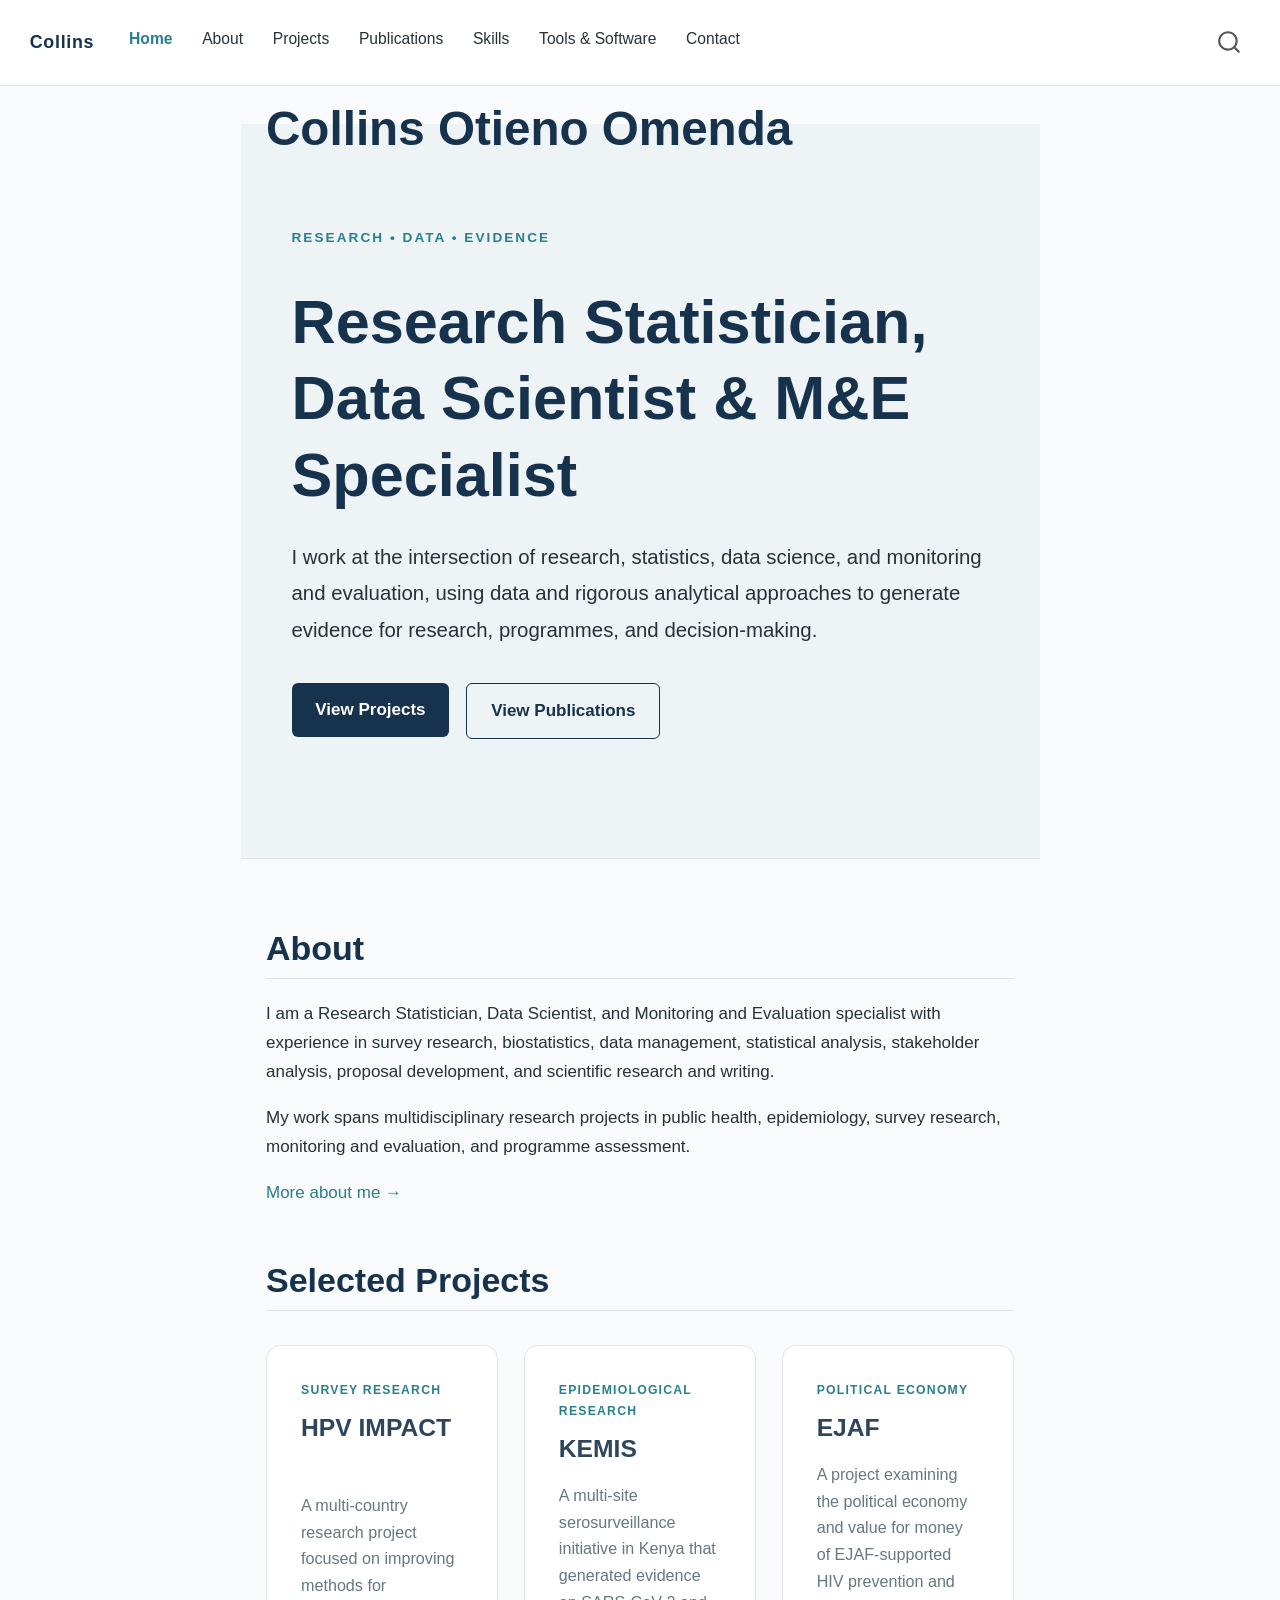
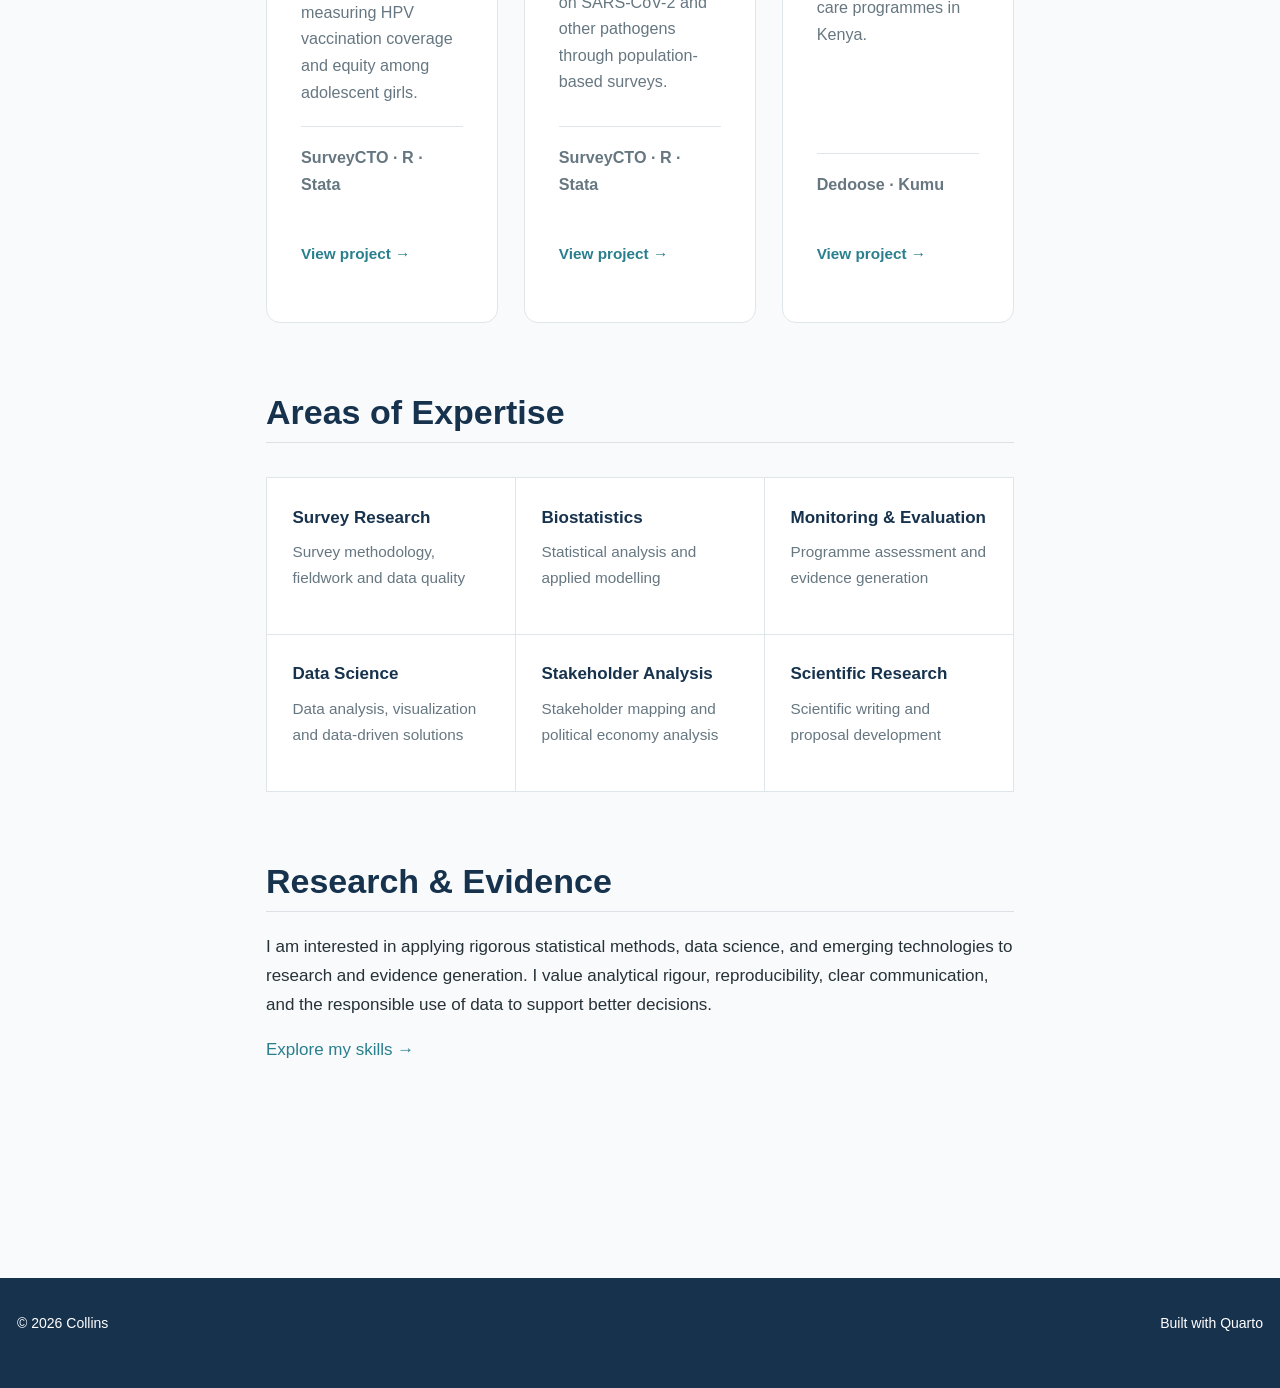
==== index.html @ d042109c "Built site for gh-pages" ====
<!DOCTYPE html>
<html xmlns="http://www.w3.org/1999/xhtml" lang="en" xml:lang="en"><head>

<meta charset="utf-8">
<meta name="generator" content="quarto-1.10.18">

<meta name="viewport" content="width=device-width, initial-scale=1.0, user-scalable=yes">


<title>Collins Otieno Omenda – Collins</title>
<style>
/* Default styles provided by pandoc.
** See https://pandoc.org/MANUAL.html#variables-for-html for config info.
*/
span.smallcaps{font-variant: small-caps;}
div.columns{display: flex; gap: 1.5em;}
div.column{flex: auto;}
@media screen {
div.columns{gap: min(4vw, 1.5em);}
div.column{overflow-x: auto;}
}
div.hanging-indent{margin-left: 1.5em; text-indent: -1.5em;}
ul.task-list{list-style: none;}
ul.task-list li input[type="checkbox"] {
  width: 0.8em;
  margin: 0 0.8em 0.2em -1em; /* quarto-specific, see https://github.com/quarto-dev/quarto-cli/issues/4556 */ 
  vertical-align: middle;
}
</style>


<script src="site_libs/quarto-nav/quarto-nav.js"></script>
<script src="site_libs/quarto-nav/headroom.min.js"></script>
<script src="site_libs/clipboard/clipboard.min.js"></script>
<script src="site_libs/quarto-search/autocomplete.umd.js"></script>
<script src="site_libs/quarto-search/fuse.min.js"></script>
<script src="site_libs/quarto-search/quarto-search.js"></script>
<meta name="quarto:offset" content="./">
<script src="site_libs/quarto-html/quarto.js" type="module"></script>
<script src="site_libs/quarto-html/tabsets/tabsets.js" type="module"></script>
<script src="site_libs/quarto-html/popper.min.js"></script>
<script src="site_libs/quarto-html/tippy.umd.min.js"></script>
<script src="site_libs/quarto-html/anchor.min.js"></script>
<link href="site_libs/quarto-html/tippy.css" rel="stylesheet">
<link href="site_libs/quarto-html/quarto-syntax-highlighting-64a204ab8560d761af7679ceaba22944.css" rel="stylesheet" id="quarto-text-highlighting-styles">
<script src="site_libs/bootstrap/bootstrap.min.js"></script>
<link href="site_libs/bootstrap/bootstrap-icons.css" rel="stylesheet">
<link href="site_libs/bootstrap/bootstrap-172ba59bd5e0b52282274ba0c0cc16fc.min.css" rel="stylesheet" append-hash="true" id="quarto-bootstrap" data-mode="light">
<script id="quarto-search-options" type="application/json">{
  "location": "navbar",
  "copy-button": false,
  "collapse-after": 3,
  "panel-placement": "end",
  "type": "overlay",
  "limit": 50,
  "keyboard-shortcut": [
    "f",
    "/",
    "s"
  ],
  "show-item-context": false,
  "language": {
    "search-no-results-text": "No results",
    "search-matching-documents-text": "matching documents",
    "search-copy-link-title": "Copy link to search",
    "search-hide-matches-text": "Hide additional matches",
    "search-more-match-text": "more match in this document",
    "search-more-matches-text": "more matches in this document",
    "search-clear-button-title": "Clear",
    "search-text-placeholder": "",
    "search-detached-cancel-button-title": "Cancel",
    "search-submit-button-title": "Submit",
    "search-label": "Search"
  }
}</script>
<style>html{ scroll-behavior: smooth; }</style>


<link rel="stylesheet" href="styles.css">
</head>

<body class="nav-fixed fullcontent quarto-light">

<div id="quarto-search-results"></div>
  <header id="quarto-header" class="headroom fixed-top">
    <nav class="navbar navbar-expand-lg " data-bs-theme="dark">
      <div class="navbar-container container-fluid">
      <div class="navbar-brand-container mx-auto">
    <a class="navbar-brand" href="./index.html">
    <span class="navbar-title">Collins</span>
    </a>
  </div>
            <div id="quarto-search" class="" title="Search"></div>
          <button class="navbar-toggler" type="button" data-bs-toggle="collapse" data-bs-target="#navbarCollapse" aria-controls="navbarCollapse" role="menu" aria-expanded="false" aria-label="Toggle navigation" onclick="if (window.quartoToggleHeadroom) { window.quartoToggleHeadroom(); }">
  <span class="navbar-toggler-icon"></span>
</button>
          <div class="collapse navbar-collapse" id="navbarCollapse">
            <ul class="navbar-nav navbar-nav-scroll me-auto">
  <li class="nav-item">
    <a class="nav-link active" href="./index.html" aria-current="page"> 
<span class="menu-text">Home</span></a>
  </li>  
  <li class="nav-item">
    <a class="nav-link" href="./about.html"> 
<span class="menu-text">About</span></a>
  </li>  
  <li class="nav-item">
    <a class="nav-link" href="./projects.html"> 
<span class="menu-text">Projects</span></a>
  </li>  
  <li class="nav-item">
    <a class="nav-link" href="./publications.html"> 
<span class="menu-text">Publications</span></a>
  </li>  
  <li class="nav-item">
    <a class="nav-link" href="./skills.html"> 
<span class="menu-text">Skills</span></a>
  </li>  
  <li class="nav-item">
    <a class="nav-link" href="./tools.html"> 
<span class="menu-text">Tools &amp; Software</span></a>
  </li>  
  <li class="nav-item">
    <a class="nav-link" href="./contact.html"> 
<span class="menu-text">Contact</span></a>
  </li>  
</ul>
          </div> <!-- /navcollapse -->
            <div class="quarto-navbar-tools">
</div>
      </div> <!-- /container-fluid -->
    </nav>
</header>
<!-- content -->
<div id="quarto-content" class="quarto-container page-columns page-rows-contents page-layout-article page-navbar">
<!-- sidebar -->
<!-- margin-sidebar -->
    
<!-- main -->
<main class="content" id="quarto-document-content">

<header id="title-block-header" class="quarto-title-block default">
<div class="quarto-title">
<h1 class="title">Collins Otieno Omenda</h1>
</div>



<div class="quarto-title-meta">

    
  
    
  </div>
  


</header>


<div class="hero">
<div class="hero-content">
<div class="hero-eyebrow">
<p>RESEARCH • DATA • EVIDENCE</p>
</div>
<section id="research-statistician-data-scientist-me-specialist" class="level1">
<h1>Research Statistician, Data Scientist &amp; M&amp;E Specialist</h1>
<p class="hero-description">
I work at the intersection of research, statistics, data science, and monitoring and evaluation, using data and rigorous analytical approaches to generate evidence for research, programmes, and decision-making.
</p>
<div class="hero-buttons">
<p><a href="./projects.html" class="btn-primary">View Projects</a></p>
<p><a href="./publications.html" class="btn-secondary">View Publications</a></p>
</div>
</section>
</div>
</div>
<section id="about" class="level2">
<h2 class="anchored" data-anchor-id="about">About</h2>
<p>I am a Research Statistician, Data Scientist, and Monitoring and Evaluation specialist with experience in survey research, biostatistics, data management, statistical analysis, stakeholder analysis, proposal development, and scientific research and writing.</p>
<p>My work spans multidisciplinary research projects in public health, epidemiology, survey research, monitoring and evaluation, and programme assessment.</p>
<p><a href="./about.html">More about me →</a></p>
</section>
<section id="selected-projects" class="level2">
<h2 class="anchored" data-anchor-id="selected-projects">Selected Projects</h2>
<div class="project-grid">
<div class="project-card">
<div class="project-label">
SURVEY RESEARCH
</div>
<h3 class="anchored">
HPV IMPACT
</h3>
<p>
A multi-country research project focused on improving methods for measuring HPV vaccination coverage and equity among adolescent girls.
</p>
<div class="project-tools">
<p>SurveyCTO · R · Stata</p>
</div>
<p><a href="./projects.html">View project →</a></p>
</div>
<div class="project-card">
<div class="project-label">
EPIDEMIOLOGICAL RESEARCH
</div>
<h3 class="anchored">
KEMIS
</h3>
<p>
A multi-site serosurveillance initiative in Kenya that generated evidence on SARS-CoV-2 and other pathogens through population-based surveys.
</p>
<div class="project-tools">
<p>SurveyCTO · R · Stata</p>
</div>
<p><a href="./projects.html">View project →</a></p>
</div>
<div class="project-card">
<div class="project-label">
POLITICAL ECONOMY
</div>
<h3 class="anchored">
EJAF
</h3>
<p>
A project examining the political economy and value for money of EJAF-supported HIV prevention and care programmes in Kenya.
</p>
<div class="project-tools">
<p>Dedoose · Kumu</p>
</div>
<p><a href="./projects.html">View project →</a></p>
</div>
</div>
</section>
<section id="areas-of-expertise" class="level2">
<h2 class="anchored" data-anchor-id="areas-of-expertise">Areas of Expertise</h2>
<div class="expertise-grid">
<div>
<p><strong>Survey Research</strong> <span>Survey methodology, fieldwork and data quality</span></p>
</div>
<div>
<p><strong>Biostatistics</strong> <span>Statistical analysis and applied modelling</span></p>
</div>
<div>
<p><strong>Monitoring &amp; Evaluation</strong> <span>Programme assessment and evidence generation</span></p>
</div>
<div>
<p><strong>Data Science</strong> <span>Data analysis, visualization and data-driven solutions</span></p>
</div>
<div>
<p><strong>Stakeholder Analysis</strong> <span>Stakeholder mapping and political economy analysis</span></p>
</div>
<div>
<p><strong>Scientific Research</strong> <span>Scientific writing and proposal development</span></p>
</div>
</div>
</section>
<section id="research-evidence" class="level2">
<h2 class="anchored" data-anchor-id="research-evidence">Research &amp; Evidence</h2>
<p>I am interested in applying rigorous statistical methods, data science, and emerging technologies to research and evidence generation. I value analytical rigour, reproducibility, clear communication, and the responsible use of data to support better decisions.</p>
<p><a href="./skills.html">Explore my skills →</a></p>


</section>

</main> <!-- /main -->
<script id="quarto-html-after-body" type="application/javascript">
  window.document.addEventListener("DOMContentLoaded", function (event) {
    const icon = "";
    const anchorJS = new window.AnchorJS();
    anchorJS.options = {
      placement: 'right',
      icon: icon
    };
    anchorJS.add('.anchored');
    const isCodeAnnotation = (el) => {
      for (const clz of el.classList) {
        if (clz.startsWith('code-annotation-')) {                     
          return true;
        }
      }
      return false;
    }
    const onCopySuccess = function(e) {
      // button target
      const button = e.trigger;
      // don't keep focus
      button.blur();
      // flash "checked"
      button.classList.add('code-copy-button-checked');
      var currentTitle = button.getAttribute("title");
      button.setAttribute("title", "Copied!");
      let tooltip;
      if (window.bootstrap) {
        button.setAttribute("data-bs-toggle", "tooltip");
        button.setAttribute("data-bs-placement", "left");
        button.setAttribute("data-bs-title", "Copied!");
        tooltip = new bootstrap.Tooltip(button, 
          { trigger: "manual", 
            customClass: "code-copy-button-tooltip",
            offset: [0, -8]});
        tooltip.show();    
      }
      setTimeout(function() {
        if (tooltip) {
          tooltip.hide();
          button.removeAttribute("data-bs-title");
          button.removeAttribute("data-bs-toggle");
          button.removeAttribute("data-bs-placement");
        }
        button.setAttribute("title", currentTitle);
        button.classList.remove('code-copy-button-checked');
      }, 1000);
      // clear code selection
      e.clearSelection();
    }
    const getTextToCopy = function(trigger) {
      const outerScaffold = trigger.parentElement.cloneNode(true);
      const codeEl = outerScaffold.querySelector('code');
      for (const childEl of codeEl.children) {
        if (isCodeAnnotation(childEl)) {
          childEl.remove();
        }
      }
      return codeEl.innerText;
    }
    const clipboard = new window.ClipboardJS('.code-copy-button:not([data-in-quarto-modal])', {
      text: getTextToCopy
    });
    clipboard.on('success', onCopySuccess);
    if (window.document.getElementById('quarto-embedded-source-code-modal')) {
      const clipboardModal = new window.ClipboardJS('.code-copy-button[data-in-quarto-modal]', {
        text: getTextToCopy,
        container: window.document.getElementById('quarto-embedded-source-code-modal')
      });
      clipboardModal.on('success', onCopySuccess);
    }
      var localhostRegex = new RegExp(/^(?:http|https):\/\/localhost\:?[0-9]*\//);
      var mailtoRegex = new RegExp(/^mailto:/);
        var filterRegex = new RegExp('/' + window.location.host + '/');
      var isInternal = (href) => {
          return filterRegex.test(href) || localhostRegex.test(href) || mailtoRegex.test(href);
      }
      // Inspect non-navigation links and adorn them if external
     var links = window.document.querySelectorAll('a[href]:not(.nav-link):not(.navbar-brand):not(.toc-action):not(.sidebar-link):not(.sidebar-item-toggle):not(.pagination-link):not(.no-external):not([aria-hidden]):not(.dropdown-item):not(.quarto-navigation-tool):not(.about-link)');
      for (var i=0; i<links.length; i++) {
        const link = links[i];
        if (!isInternal(link.href)) {
          // undo the damage that might have been done by quarto-nav.js in the case of
          // links that we want to consider external
          if (link.dataset.originalHref !== undefined) {
            link.href = link.dataset.originalHref;
          }
        }
      }
    function tippyHover(el, contentFn, onTriggerFn, onUntriggerFn) {
      const config = {
        allowHTML: true,
        maxWidth: 500,
        delay: 100,
        arrow: false,
        appendTo: function(el) {
            return el.parentElement;
        },
        interactive: true,
        interactiveBorder: 10,
        theme: 'quarto',
        placement: 'bottom-start',
      };
      if (contentFn) {
        config.content = contentFn;
      }
      if (onTriggerFn) {
        config.onTrigger = onTriggerFn;
      }
      if (onUntriggerFn) {
        config.onUntrigger = onUntriggerFn;
      }
      window.tippy(el, config); 
    }
    const noterefs = window.document.querySelectorAll('a[role="doc-noteref"]');
    for (var i=0; i<noterefs.length; i++) {
      const ref = noterefs[i];
      tippyHover(ref, function() {
        // use id or data attribute instead here
        let href = ref.getAttribute('data-footnote-href') || ref.getAttribute('href');
        try { href = new URL(href).hash; } catch {}
        const id = href.replace(/^#\/?/, "");
        const note = window.document.getElementById(id);
        if (note) {
          return note.innerHTML;
        } else {
          return "";
        }
      });
    }
    const xrefs = window.document.querySelectorAll('a.quarto-xref');
    const processXRef = (id, note) => {
      // Strip column container classes
      const stripColumnClz = (el) => {
        el.classList.remove("page-full", "page-columns");
        if (el.children) {
          for (const child of el.children) {
            stripColumnClz(child);
          }
        }
      }
      stripColumnClz(note)
      if (id === null || id.startsWith('sec-')) {
        // Special case sections, only their first couple elements
        const container = document.createElement("div");
        if (note.children && note.children.length > 2) {
          container.appendChild(note.children[0].cloneNode(true));
          for (let i = 1; i < note.children.length; i++) {
            const child = note.children[i];
            if (child.tagName === "P" && child.innerText === "") {
              continue;
            } else {
              container.appendChild(child.cloneNode(true));
              break;
            }
          }
          if (window.Quarto?.typesetMath) {
            window.Quarto.typesetMath(container);
          }
          return container.innerHTML
        } else {
          if (window.Quarto?.typesetMath) {
            window.Quarto.typesetMath(note);
          }
          return note.innerHTML;
        }
      } else {
        // Remove any anchor links if they are present
        const anchorLink = note.querySelector('a.anchorjs-link');
        if (anchorLink) {
          anchorLink.remove();
        }
        if (window.Quarto?.typesetMath) {
          window.Quarto.typesetMath(note);
        }
        if (note.classList.contains("callout")) {
          return note.outerHTML;
        } else {
          return note.innerHTML;
        }
      }
    }
    for (var i=0; i<xrefs.length; i++) {
      const xref = xrefs[i];
      tippyHover(xref, undefined, function(instance) {
        instance.disable();
        let url = xref.getAttribute('href');
        let hash = undefined; 
        if (url.startsWith('#')) {
          hash = url;
        } else {
          try { hash = new URL(url).hash; } catch {}
        }
        if (hash) {
          const id = hash.replace(/^#\/?/, "");
          const note = window.document.getElementById(id);
          if (note !== null) {
            try {
              const html = processXRef(id, note.cloneNode(true));
              instance.setContent(html);
            } finally {
              instance.enable();
              instance.show();
            }
          } else {
            // See if we can fetch this
            fetch(url.split('#')[0])
            .then(res => res.text())
            .then(html => {
              const parser = new DOMParser();
              const htmlDoc = parser.parseFromString(html, "text/html");
              const note = htmlDoc.getElementById(id);
              if (note !== null) {
                const html = processXRef(id, note);
                instance.setContent(html);
              } 
            }).finally(() => {
              instance.enable();
              instance.show();
            });
          }
        } else {
          // See if we can fetch a full url (with no hash to target)
          // This is a special case and we should probably do some content thinning / targeting
          fetch(url)
          .then(res => res.text())
          .then(html => {
            const parser = new DOMParser();
            const htmlDoc = parser.parseFromString(html, "text/html");
            const note = htmlDoc.querySelector('main.content');
            if (note !== null) {
              // This should only happen for chapter cross references
              // (since there is no id in the URL)
              // remove the first header
              if (note.children.length > 0 && note.children[0].tagName === "HEADER") {
                note.children[0].remove();
              }
              const html = processXRef(null, note);
              instance.setContent(html);
            } 
          }).finally(() => {
            instance.enable();
            instance.show();
          });
        }
      }, function(instance) {
      });
    }
        let selectedAnnoteEl;
        const selectorForAnnotation = ( cell, annotation) => {
          let cellAttr = 'data-code-cell="' + cell + '"';
          let lineAttr = 'data-code-annotation="' +  annotation + '"';
          const selector = 'span[' + cellAttr + '][' + lineAttr + ']';
          return selector;
        }
        const selectCodeLines = (annoteEl) => {
          const doc = window.document;
          const targetCell = annoteEl.getAttribute("data-target-cell");
          const targetAnnotation = annoteEl.getAttribute("data-target-annotation");
          const annoteSpan = window.document.querySelector(selectorForAnnotation(targetCell, targetAnnotation));
          const lines = annoteSpan.getAttribute("data-code-lines").split(",");
          const lineIds = lines.map((line) => {
            return targetCell + "-" + line;
          })
          let top = null;
          let height = null;
          let parent = null;
          if (lineIds.length > 0) {
              //compute the position of the single el (top and bottom and make a div)
              const el = window.document.getElementById(lineIds[0]);
              top = el.offsetTop;
              height = el.offsetHeight;
              parent = el.parentElement.parentElement;
            if (lineIds.length > 1) {
              const lastEl = window.document.getElementById(lineIds[lineIds.length - 1]);
              const bottom = lastEl.offsetTop + lastEl.offsetHeight;
              height = bottom - top;
            }
            if (top !== null && height !== null && parent !== null) {
              // cook up a div (if necessary) and position it 
              let div = window.document.getElementById("code-annotation-line-highlight");
              if (div === null) {
                div = window.document.createElement("div");
                div.setAttribute("id", "code-annotation-line-highlight");
                div.style.position = 'absolute';
                parent.appendChild(div);
              }
              div.style.top = top - 2 + "px";
              div.style.height = height + 4 + "px";
              div.style.left = 0;
              let gutterDiv = window.document.getElementById("code-annotation-line-highlight-gutter");
              if (gutterDiv === null) {
                gutterDiv = window.document.createElement("div");
                gutterDiv.setAttribute("id", "code-annotation-line-highlight-gutter");
                gutterDiv.style.position = 'absolute';
                const codeCell = window.document.getElementById(targetCell);
                const gutter = codeCell.querySelector('.code-annotation-gutter');
                gutter.appendChild(gutterDiv);
              }
              gutterDiv.style.top = top - 2 + "px";
              gutterDiv.style.height = height + 4 + "px";
            }
            selectedAnnoteEl = annoteEl;
          }
        };
        const unselectCodeLines = () => {
          const elementsIds = ["code-annotation-line-highlight", "code-annotation-line-highlight-gutter"];
          elementsIds.forEach((elId) => {
            const div = window.document.getElementById(elId);
            if (div) {
              div.remove();
            }
          });
          selectedAnnoteEl = undefined;
        };
          // Handle positioning of the toggle
      window.addEventListener(
        "resize",
        throttle(() => {
          elRect = undefined;
          if (selectedAnnoteEl) {
            selectCodeLines(selectedAnnoteEl);
          }
        }, 10)
      );
      function throttle(fn, ms) {
      let throttle = false;
      let timer;
        return (...args) => {
          if(!throttle) { // first call gets through
              fn.apply(this, args);
              throttle = true;
          } else { // all the others get throttled
              if(timer) clearTimeout(timer); // cancel #2
              timer = setTimeout(() => {
                fn.apply(this, args);
                timer = throttle = false;
              }, ms);
          }
        };
      }
        // Attach click handler to the DT
        const annoteDls = window.document.querySelectorAll('dt[data-target-cell]');
        for (const annoteDlNode of annoteDls) {
          annoteDlNode.addEventListener('click', (event) => {
            const clickedEl = event.target;
            if (clickedEl !== selectedAnnoteEl) {
              unselectCodeLines();
              const activeEl = window.document.querySelector('dt[data-target-cell].code-annotation-active');
              if (activeEl) {
                activeEl.classList.remove('code-annotation-active');
              }
              selectCodeLines(clickedEl);
              clickedEl.classList.add('code-annotation-active');
            } else {
              // Unselect the line
              unselectCodeLines();
              clickedEl.classList.remove('code-annotation-active');
            }
          });
        }
    const findCites = (el) => {
      const parentEl = el.parentElement;
      if (parentEl) {
        const cites = parentEl.dataset.cites;
        if (cites) {
          return {
            el,
            cites: cites.split(' ')
          };
        } else {
          return findCites(el.parentElement)
        }
      } else {
        return undefined;
      }
    };
    var bibliorefs = window.document.querySelectorAll('a[role="doc-biblioref"]');
    for (var i=0; i<bibliorefs.length; i++) {
      const ref = bibliorefs[i];
      const citeInfo = findCites(ref);
      if (citeInfo) {
        tippyHover(citeInfo.el, function() {
          var popup = window.document.createElement('div');
          citeInfo.cites.forEach(function(cite) {
            var citeDiv = window.document.createElement('div');
            citeDiv.classList.add('hanging-indent');
            citeDiv.classList.add('csl-entry');
            var biblioDiv = window.document.getElementById('ref-' + cite);
            if (biblioDiv) {
              citeDiv.innerHTML = biblioDiv.innerHTML;
            }
            popup.appendChild(citeDiv);
          });
          return popup.innerHTML;
        });
      }
    }
  });
  </script>
</div> <!-- /content -->
<footer class="footer">
  <div class="nav-footer">
    <div class="nav-footer-left">
<p>© 2026 Collins</p>
</div>   
    <div class="nav-footer-center">
      &nbsp;
    </div>
    <div class="nav-footer-right">
<p>Built with Quarto</p>
</div>
  </div>
</footer>




<script src="site_libs/quarto-html/zenscroll-min.js"></script>
</body></html>
---- site_libs/quarto-html/tippy.css ----
.tippy-box[data-animation=fade][data-state=hidden]{opacity:0}[data-tippy-root]{max-width:calc(100vw - 10px)}.tippy-box{position:relative;background-color:#333;color:#fff;border-radius:4px;font-size:14px;line-height:1.4;white-space:normal;outline:0;transition-property:transform,visibility,opacity}.tippy-box[data-placement^=top]>.tippy-arrow{bottom:0}.tippy-box[data-placement^=top]>.tippy-arrow:before{bottom:-7px;left:0;border-width:8px 8px 0;border-top-color:initial;transform-origin:center top}.tippy-box[data-placement^=bottom]>.tippy-arrow{top:0}.tippy-box[data-placement^=bottom]>.tippy-arrow:before{top:-7px;left:0;border-width:0 8px 8px;border-bottom-color:initial;transform-origin:center bottom}.tippy-box[data-placement^=left]>.tippy-arrow{right:0}.tippy-box[data-placement^=left]>.tippy-arrow:before{border-width:8px 0 8px 8px;border-left-color:initial;right:-7px;transform-origin:center left}.tippy-box[data-placement^=right]>.tippy-arrow{left:0}.tippy-box[data-placement^=right]>.tippy-arrow:before{left:-7px;border-width:8px 8px 8px 0;border-right-color:initial;transform-origin:center right}.tippy-box[data-inertia][data-state=visible]{transition-timing-function:cubic-bezier(.54,1.5,.38,1.11)}.tippy-arrow{width:16px;height:16px;color:#333}.tippy-arrow:before{content:"";position:absolute;border-color:transparent;border-style:solid}.tippy-content{position:relative;padding:5px 9px;z-index:1}
---- site_libs/quarto-html/quarto-syntax-highlighting-64a204ab8560d761af7679ceaba22944.css ----
/* quarto syntax highlight colors */
:root {
  --quarto-hl-ot-color: #003B4F;
  --quarto-hl-at-color: #657422;
  --quarto-hl-ss-color: #20794D;
  --quarto-hl-an-color: #5E5E5E;
  --quarto-hl-fu-color: #4758AB;
  --quarto-hl-st-color: #20794D;
  --quarto-hl-cf-color: #003B4F;
  --quarto-hl-op-color: #5E5E5E;
  --quarto-hl-er-color: #AD0000;
  --quarto-hl-bn-color: #AD0000;
  --quarto-hl-al-color: #AD0000;
  --quarto-hl-va-color: #111111;
  --quarto-hl-bu-color: inherit;
  --quarto-hl-ex-color: inherit;
  --quarto-hl-pp-color: #AD0000;
  --quarto-hl-in-color: #5E5E5E;
  --quarto-hl-vs-color: #20794D;
  --quarto-hl-wa-color: #5E5E5E;
  --quarto-hl-do-color: #5E5E5E;
  --quarto-hl-im-color: #00769E;
  --quarto-hl-ch-color: #20794D;
  --quarto-hl-dt-color: #AD0000;
  --quarto-hl-fl-color: #AD0000;
  --quarto-hl-co-color: #5E5E5E;
  --quarto-hl-cv-color: #5E5E5E;
  --quarto-hl-cn-color: #8f5902;
  --quarto-hl-sc-color: #5E5E5E;
  --quarto-hl-dv-color: #AD0000;
  --quarto-hl-kw-color: #003B4F;
}

/* other quarto variables */
:root {
  --quarto-font-monospace: SFMono-Regular, Menlo, Monaco, Consolas, "Liberation Mono", "Courier New", monospace;
}

/* syntax highlight based on Pandoc's rules */
pre > code.sourceCode > span {
  color: #003B4F;
}

code.sourceCode > span {
  color: #003B4F;
}

div.sourceCode,
div.sourceCode pre.sourceCode {
  color: #003B4F;
}

/* Normal */
code span {
  color: #003B4F;
}

/* Alert */
code span.al {
  color: #AD0000;
  font-style: inherit;
}

/* Annotation */
code span.an {
  color: #5E5E5E;
  font-style: inherit;
}

/* Attribute */
code span.at {
  color: #657422;
  font-style: inherit;
}

/* BaseN */
code span.bn {
  color: #AD0000;
  font-style: inherit;
}

/* BuiltIn */
code span.bu {
  font-style: inherit;
}

/* ControlFlow */
code span.cf {
  color: #003B4F;
  font-weight: bold;
  font-style: inherit;
}

/* Char */
code span.ch {
  color: #20794D;
  font-style: inherit;
}

/* Constant */
code span.cn {
  color: #8f5902;
  font-style: inherit;
}

/* Comment */
code span.co {
  color: #5E5E5E;
  font-style: inherit;
}

/* CommentVar */
code span.cv {
  color: #5E5E5E;
  font-style: italic;
}

/* Documentation */
code span.do {
  color: #5E5E5E;
  font-style: italic;
}

/* DataType */
code span.dt {
  color: #AD0000;
  font-style: inherit;
}

/* DecVal */
code span.dv {
  color: #AD0000;
  font-style: inherit;
}

/* Error */
code span.er {
  color: #AD0000;
  font-style: inherit;
}

/* Extension */
code span.ex {
  font-style: inherit;
}

/* Float */
code span.fl {
  color: #AD0000;
  font-style: inherit;
}

/* Function */
code span.fu {
  color: #4758AB;
  font-style: inherit;
}

/* Import */
code span.im {
  color: #00769E;
  font-style: inherit;
}

/* Information */
code span.in {
  color: #5E5E5E;
  font-style: inherit;
}

/* Keyword */
code span.kw {
  color: #003B4F;
  font-weight: bold;
  font-style: inherit;
}

/* Operator */
code span.op {
  color: #5E5E5E;
  font-style: inherit;
}

/* Other */
code span.ot {
  color: #003B4F;
  font-style: inherit;
}

/* Preprocessor */
code span.pp {
  color: #AD0000;
  font-style: inherit;
}

/* SpecialChar */
code span.sc {
  color: #5E5E5E;
  font-style: inherit;
}

/* SpecialString */
code span.ss {
  color: #20794D;
  font-style: inherit;
}

/* String */
code span.st {
  color: #20794D;
  font-style: inherit;
}

/* Variable */
code span.va {
  color: #111111;
  font-style: inherit;
}

/* VerbatimString */
code span.vs {
  color: #20794D;
  font-style: inherit;
}

/* Warning */
code span.wa {
  color: #5E5E5E;
  font-style: italic;
}

.prevent-inlining {
  content: "</";
}

/*# sourceMappingURL=9d8d5bb603a83b8298b89080a598c93b.css.map */
---- styles.css ----
/* =========================================================
   Collins Portfolio — Global Styles
   ========================================================= */

/* ---------- Color Palette ---------- */

:root {
  --primary: #17324d;
  --primary-light: #2d5875;
  --accent: #2a7f8e;
  --text: #263238;
  --muted: #667781;
  --background: #f8fafb;
  --surface: #ffffff;
  --border: #dfe6ea;
}


/* ---------- Base Page ---------- */

body {
  font-family: "Segoe UI", Arial, sans-serif;
  color: var(--text);
  background-color: var(--background);
  line-height: 1.7;
}


/* ---------- Navigation ---------- */
/* ---------- Navigation ---------- */

.navbar {
    background-color: var(--surface);
    border-bottom: 1px solid var(--border);
    padding: 0.9rem 1rem;
  }
  
  .navbar-brand {
    color: var(--primary) !important;
    font-size: 1.05rem;
    font-weight: 700;
    letter-spacing: 0.04em;
  }
  
  .navbar-nav .nav-link {
    color: var(--text) !important;
    font-size: 0.92rem;
    font-weight: 500;
    margin-left: 0.35rem;
    padding: 0.55rem 0.7rem !important;
    border-radius: 5px;
  }
  
  .navbar-nav .nav-link:hover {
    color: var(--accent) !important;
    background-color: #f1f6f7;
  }
  
  .navbar-nav .nav-link.active {
    color: var(--accent) !important;
    font-weight: 600;
  }


/* ---------- Headings ---------- */

h1,
h2,
h3,
h4 {
  color: var(--primary);
  font-weight: 700;
  line-height: 1.25;
}

h1 {
  font-size: 2.8rem;
  margin-bottom: 1.25rem;
}

h2 {
  font-size: 2rem;
  margin-top: 3rem;
  margin-bottom: 1.25rem;
}

h3 {
  font-size: 1.35rem;
  margin-top: 2rem;
}


/* ---------- Links ---------- */

a {
  color: var(--accent);
  text-decoration: none;
}

a:hover {
  color: var(--primary-light);
  text-decoration: underline;
}


/* ---------- Main Content ---------- */

main {
  max-width: 1100px;
  margin: 0 auto;
  padding: 3rem 1.5rem 5rem;
}


/* ---------- Lists ---------- */

ul {
  padding-left: 1.25rem;
}

li {
  margin-bottom: 0.45rem;
}


/* ---------- Horizontal Rules ---------- */

hr {
  border: 0;
  border-top: 1px solid var(--border);
  margin: 3rem 0;
}


/* ---------- Code / Technical Elements ---------- */

code {
  color: var(--primary);
  background-color: #eef3f5;
  padding: 0.15rem 0.35rem;
  border-radius: 4px;
}


/* ---------- Footer ---------- */
/* ---------- Footer ---------- */

.nav-footer {
    background-color: var(--primary);
    color: #ffffff;
    border-top: none;
    padding: 2rem 1.5rem;
    margin-top: 3rem;
  }
  
  .nav-footer a {
    color: #ffffff;
  }
  
  .nav-footer a:hover {
    color: #c9e5e8;
  }

/* ---------- Responsive Design ---------- */

@media (max-width: 768px) {

  main {
    padding: 2rem 1rem 4rem;
  }

  h1 {
    font-size: 2.2rem;
  }

  h2 {
    font-size: 1.7rem;
  }

  .navbar-nav .nav-link {
    margin-left: 0;
  }

}


/* =========================================================
   Homepage
   ========================================================= */

/* ---------- Hero ---------- */

.hero {
    background-color: #eef4f6;
    color: var(--text);
    margin: -3rem -1.5rem 4rem;
    padding: 6rem 3rem;
    border-bottom: 1px solid var(--border);
  }
  
  .hero-content {
    max-width: 850px;
    margin: 0 auto;
  }
  
  .hero-eyebrow {
    color: var(--accent);
    font-size: 0.8rem;
    font-weight: 700;
    letter-spacing: 0.15em;
    margin-bottom: 1.25rem;
  }
  
  .hero h1 {
    color: var(--primary) !important;
    font-size: 3.6rem;
    max-width: 850px;
    margin-bottom: 1.5rem;
  }
  
  .hero-description {
    color: var(--text);
    font-size: 1.2rem;
    line-height: 1.8;
    max-width: 720px;
  }
  
  .hero-buttons {
    display: flex;
    gap: 1rem;
    margin-top: 2rem;
    flex-wrap: wrap;
  }
  
  .btn-primary,
  .btn-secondary {
    display: inline-block;
    padding: 0.75rem 1.4rem;
    border-radius: 6px;
    font-weight: 600;
    text-decoration: none !important;
  }
  
  .btn-primary {
    background: var(--primary);
    color: #ffffff !important;
  }
  
  .btn-secondary {
    border: 1px solid var(--primary);
    color: var(--primary) !important;
    background: transparent;
  }
  
  .btn-primary:hover,
  .btn-secondary:hover {
    transform: translateY(-1px);
  }
  
  /* ---------- Project Cards ---------- */
  /* ---------- Project Cards ---------- */

.project-grid {
    display: grid;
    grid-template-columns: repeat(3, 1fr);
    gap: 1.5rem;
    margin: 2rem 0 4rem;
  }
  
  .project-card {
    background: var(--surface);
    border: 1px solid var(--border);
    border-radius: 14px;
    padding: 2rem;
    display: flex;
    flex-direction: column;
    min-height: 330px;
    transition: transform 0.2s ease, box-shadow 0.2s ease;
  }
  
  .project-card:hover {
    transform: translateY(-5px);
    box-shadow: 0 12px 30px rgba(23, 50, 77, 0.10);
  }
  
  .project-label {
    color: var(--accent);
    font-size: 0.72rem;
    font-weight: 700;
    letter-spacing: 0.1em;
    text-transform: uppercase;
    margin-bottom: 0.75rem;
  }
  
  .project-card h3 {
    color: var(--primary);
    font-size: 1.45rem;
    margin: 0 0 1rem;
  }
  
  .project-card p {
    color: var(--muted);
    font-size: 0.95rem;
    line-height: 1.65;
    margin-bottom: 1.25rem;
  }
  
  .project-tools {
    color: var(--text);
    font-size: 0.82rem;
    font-weight: 600;
    margin-top: auto;
    margin-bottom: 1.25rem;
    padding-top: 1rem;
    border-top: 1px solid var(--border);
  }
  
  .project-card a {
    color: var(--accent);
    font-weight: 600;
    font-size: 0.9rem;
  }
  
  .project-card a:hover {
    color: var(--primary);
  }
  
  /* ---------- Expertise ---------- */
  
  .expertise-grid {
    display: grid;
    grid-template-columns: repeat(3, 1fr);
    gap: 1px;
    background: var(--border);
    border: 1px solid var(--border);
    margin: 2rem 0 4rem;
  }
  
  .expertise-grid > div {
    background: var(--surface);
    padding: 1.5rem;
  }
  
  .expertise-grid strong {
    display: block;
    color: var(--primary);
    margin-bottom: 0.4rem;
  }
  
  .expertise-grid span {
    display: block;
    color: var(--muted);
    font-size: 0.9rem;
  }
  
  
  /* ---------- Mobile Homepage ---------- */
  
  @media (max-width: 900px) {
  
    .hero {
      margin-left: -1rem;
      margin-right: -1rem;
      padding: 4rem 1.5rem;
    }
  
    .hero h1 {
      font-size: 2.7rem;
    }
  
    .project-grid {
      grid-template-columns: 1fr;
    }
  
    .expertise-grid {
      grid-template-columns: 1fr;
    }
  
  }


  /* =========================================================
   Projects Page
   ========================================================= */

.portfolio-project-grid {
    display: grid;
    grid-template-columns: repeat(3, 1fr);
    gap: 1.5rem;
    margin: 2.5rem 0 4rem;
  }
  
  .portfolio-project-card {
    background: var(--surface);
    border: 1px solid var(--border);
    border-radius: 14px;
    padding: 2rem;
    display: flex;
    flex-direction: column;
    min-height: 500px;
    transition: transform 0.2s ease, box-shadow 0.2s ease;
  }
  
  .portfolio-project-card:hover {
    transform: translateY(-5px);
    box-shadow: 0 12px 30px rgba(23, 50, 77, 0.10);
  }
  
  .portfolio-project-category {
    color: var(--accent);
    font-size: 0.72rem;
    font-weight: 700;
    letter-spacing: 0.1em;
    text-transform: uppercase;
    margin-bottom: 1rem;
  }
  
  .portfolio-project-card h2 {
    color: var(--primary);
    font-size: 1.55rem;
    margin: 0 0 1rem;
  }
  
  .portfolio-project-summary {
    color: var(--muted);
    font-size: 0.95rem;
    line-height: 1.7;
    margin-bottom: 1.5rem;
  }
  
  .portfolio-project-section {
    margin-top: 0.75rem;
  }
  
  .portfolio-project-section strong {
    display: block;
    color: var(--primary);
    font-size: 0.82rem;
    margin-bottom: 0.35rem;
  }
  
  .portfolio-project-section p {
    color: var(--muted);
    font-size: 0.88rem;
    line-height: 1.6;
  }
  
  .portfolio-project-card > a {
    margin-top: auto;
    padding-top: 1.5rem;
    color: var(--accent);
    font-weight: 600;
    font-size: 0.9rem;
  }
  
  .portfolio-project-card > a:hover {
    color: var(--primary);
  }
  
  
  /* ---------- Responsive Projects ---------- */
  
  @media (max-width: 1000px) {
  
    .portfolio-project-grid {
      grid-template-columns: 1fr;
    }
  
    .portfolio-project-card {
      min-height: auto;
    }
  
  }


  /* =========================================================
   About Page
   ========================================================= */

.about-focus-grid {
    display: grid;
    grid-template-columns: repeat(3, 1fr);
    gap: 1rem;
    margin: 2rem 0 4rem;
  }
  
  .about-focus-card {
    background: var(--surface);
    border: 1px solid var(--border);
    border-radius: 10px;
    padding: 1.5rem;
  }
  
  .about-focus-card h3 {
    color: var(--primary);
    font-size: 1.05rem;
    margin: 0 0 0.75rem;
  }
  
  .about-focus-card p {
    color: var(--muted);
    font-size: 0.9rem;
    line-height: 1.65;
    margin: 0;
  }
  
  .about-tags {
    display: flex;
    flex-wrap: wrap;
    gap: 0.6rem;
    margin-top: 1.5rem;
  }
  
  .about-tags span {
    background: #eef4f6;
    border: 1px solid var(--border);
    color: var(--primary);
    padding: 0.5rem 0.85rem;
    border-radius: 20px;
    font-size: 0.85rem;
    font-weight: 600;
  }
  
  
  /* ---------- Responsive About ---------- */
  
  @media (max-width: 900px) {
  
    .about-focus-grid {
      grid-template-columns: repeat(2, 1fr);
    }
  
  }
  
  @media (max-width: 600px) {
  
    .about-focus-grid {
      grid-template-columns: 1fr;
    }
  
  }


  /* =========================================================
   Skills Page
   ========================================================= */

.skills-grid {
    display: grid;
    grid-template-columns: repeat(2, 1fr);
    gap: 1rem;
    margin: 2.5rem 0 4rem;
  }
  
  .skill-card {
    background: var(--surface);
    border: 1px solid var(--border);
    border-radius: 12px;
    padding: 1.75rem;
    transition: transform 0.2s ease, box-shadow 0.2s ease;
  }
  
  .skill-card:hover {
    transform: translateY(-3px);
    box-shadow: 0 8px 24px rgba(23, 50, 77, 0.08);
  }
  
  .skill-icon {
    color: var(--accent);
    font-size: 0.75rem;
    font-weight: 700;
    letter-spacing: 0.1em;
    margin-bottom: 0.75rem;
  }
  
  .skill-card h3 {
    color: var(--primary);
    font-size: 1.15rem;
    margin: 0 0 0.8rem;
  }
  
  .skill-card p {
    color: var(--muted);
    line-height: 1.7;
  }
  
  
  /* =========================================================
     Tools & Software Page
     ========================================================= */
  
  .tools-section {
    margin: 2.5rem 0;
  }
  
  .tools-section h2 {
    font-size: 1.35rem;
    margin-bottom: 1rem;
  }
  
  .tool-list {
    display: flex;
    flex-wrap: wrap;
    gap: 0.65rem;
  }
  
  .tool-list span {
    background: var(--surface);
    border: 1px solid var(--border);
    color: var(--primary);
    padding: 0.65rem 1rem;
    border-radius: 7px;
    font-size: 0.9rem;
    font-weight: 600;
    transition: all 0.2s ease;
  }
  
  .tool-list span:hover {
    border-color: var(--accent);
    color: var(--accent);
    transform: translateY(-2px);
  }
  
  
  /* ---------- Responsive Skills ---------- */
  
  @media (max-width: 700px) {
  
    .skills-grid {
      grid-template-columns: 1fr;
    }
  
  }


  /* =========================================================
   Publications Page
   ========================================================= */

.publication-list {
    margin: 2.5rem 0 4rem;
  }
  
  .publication-item {
    display: grid;
    grid-template-columns: 80px 1fr;
    gap: 2rem;
    padding: 2rem 0;
    border-bottom: 1px solid var(--border);
  }
  
  .publication-item:first-child {
    border-top: 1px solid var(--border);
  }
  
  .publication-year {
    color: var(--accent);
    font-size: 0.85rem;
    font-weight: 700;
    padding-top: 0.35rem;
  }
  
  .publication-content h3 {
    color: var(--primary);
    font-size: 1.2rem;
    line-height: 1.45;
    margin: 0 0 0.8rem;
  }
  
  .publication-content p {
    color: var(--muted);
    margin-bottom: 0.6rem;
  }
  
  .publication-content a {
    display: inline-block;
    margin-top: 0.5rem;
    color: var(--accent);
    font-size: 0.9rem;
    font-weight: 600;
  }
  
  .publication-content a:hover {
    color: var(--primary);
  }
  
  .empty-section {
    background: #f1f6f7;
    border: 1px dashed var(--border);
    border-radius: 8px;
    padding: 1.25rem 1.5rem;
    color: var(--muted);
    font-size: 0.9rem;
    margin: 1.5rem 0 3rem;
  }
  
  
  /* ---------- Responsive Publications ---------- */
  
  @media (max-width: 650px) {
  
    .publication-item {
      grid-template-columns: 1fr;
      gap: 0.5rem;
      padding: 1.75rem 0;
    }
  
    .publication-year {
      padding-top: 0;
    }
  
  }


  /* =========================================================
   Contact Page
   ========================================================= */

.contact-grid {
    display: grid;
    grid-template-columns: repeat(2, 1fr);
    gap: 1rem;
    margin: 2.5rem 0 4rem;
  }
  
  .contact-card {
    background: var(--surface);
    border: 1px solid var(--border);
    border-radius: 12px;
    padding: 1.75rem;
  }
  
  .contact-card h3 {
    color: var(--primary);
    font-size: 1.1rem;
    margin: 0 0 0.6rem;
  }
  
  .contact-card p {
    color: var(--muted);
  }
  
  .contact-card a {
    color: var(--accent);
    font-weight: 600;
  }
  
  .contact-card a:hover {
    color: var(--primary);
  }
  
  
  /* ---------- Responsive Contact ---------- */
  
  @media (max-width: 650px) {
  
    .contact-grid {
      grid-template-columns: 1fr;
    }
  
  }
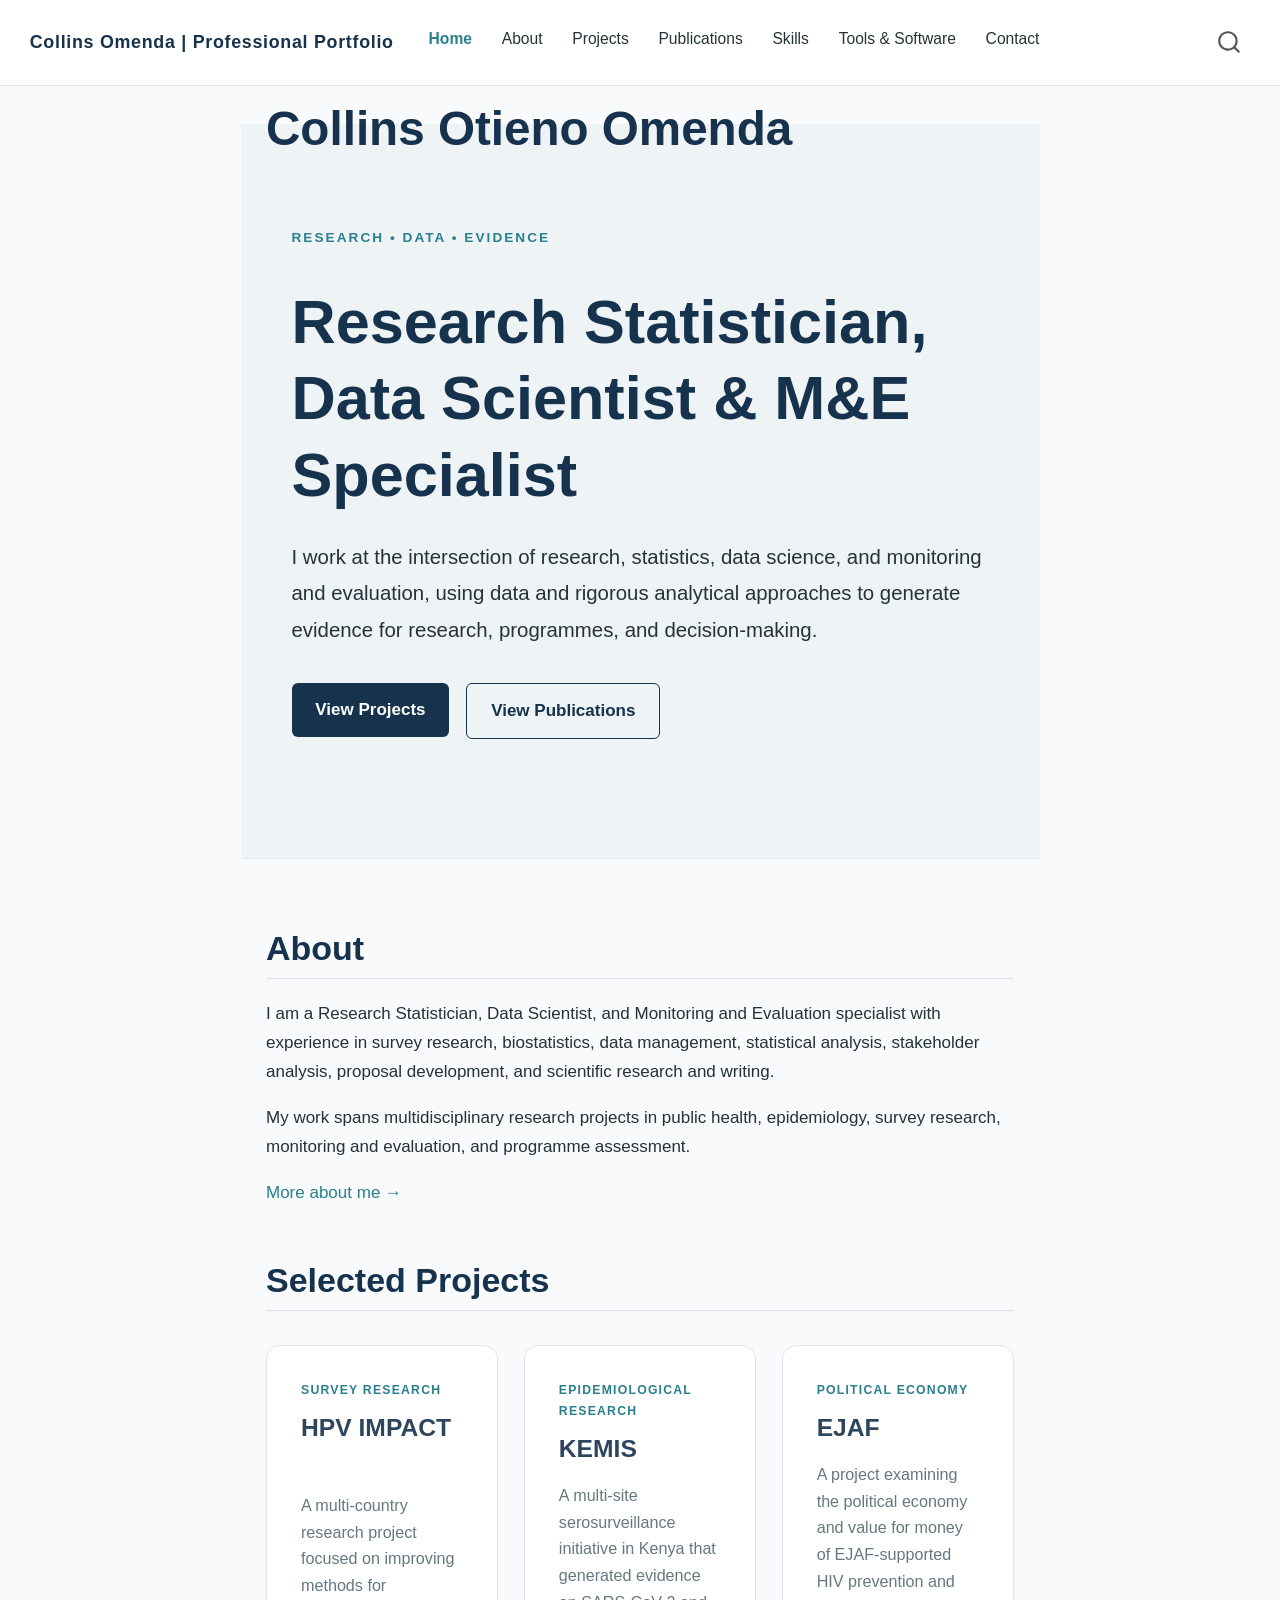
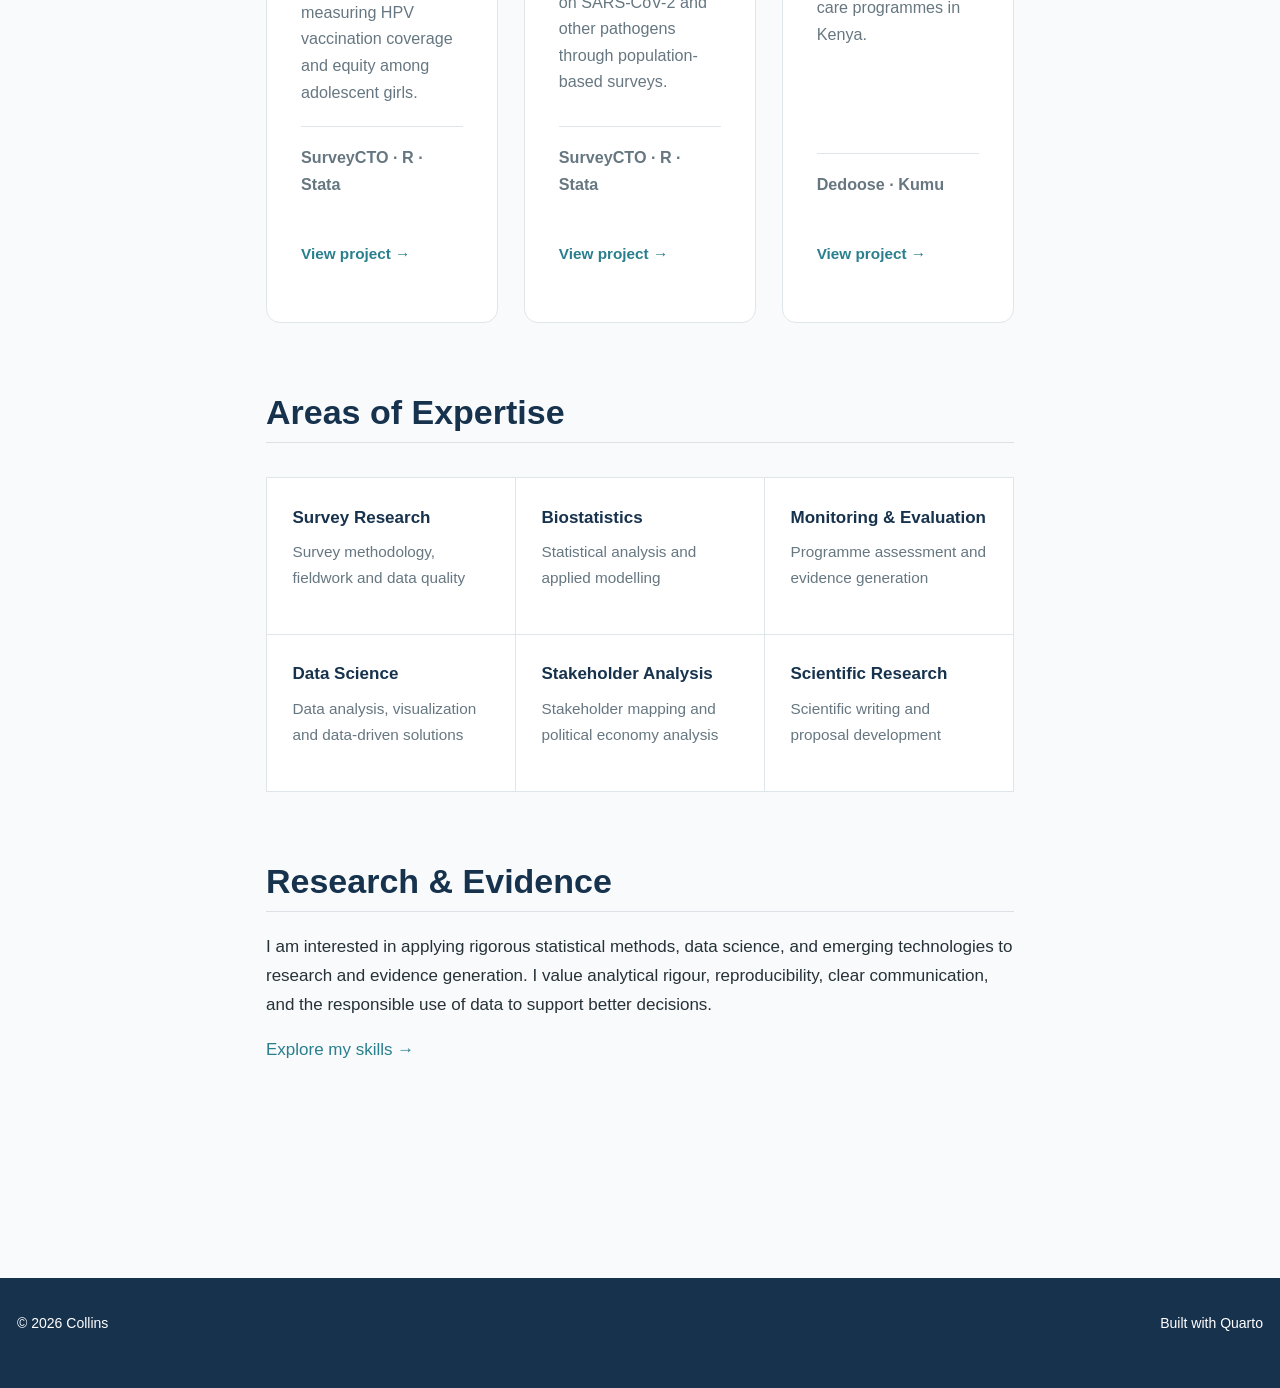
==== commit 0ba4f424: "Built site for gh-pages" ====
--- a/index.html
+++ b/index.html
@@ -7,7 +7,7 @@
 <meta name="viewport" content="width=device-width, initial-scale=1.0, user-scalable=yes">
 
 
-<title>Collins Otieno Omenda – Collins</title>
+<title>Collins Otieno Omenda – Collins Omenda | Professional Portfolio</title>
 <style>
 /* Default styles provided by pandoc.
 ** See https://pandoc.org/MANUAL.html#variables-for-html for config info.
@@ -87,7 +87,7 @@
       <div class="navbar-container container-fluid">
       <div class="navbar-brand-container mx-auto">
     <a class="navbar-brand" href="./index.html">
-    <span class="navbar-title">Collins</span>
+    <span class="navbar-title">Collins Omenda | Professional Portfolio</span>
     </a>
   </div>
             <div id="quarto-search" class="" title="Search"></div>
@@ -336,7 +336,7 @@
     }
       var localhostRegex = new RegExp(/^(?:http|https):\/\/localhost\:?[0-9]*\//);
       var mailtoRegex = new RegExp(/^mailto:/);
-        var filterRegex = new RegExp('/' + window.location.host + '/');
+        var filterRegex = new RegExp("https:\/\/Collins-Omenda\.github\.io\/Collins-Omenda-Portfolio\/");
       var isInternal = (href) => {
           return filterRegex.test(href) || localhostRegex.test(href) || mailtoRegex.test(href);
       }
